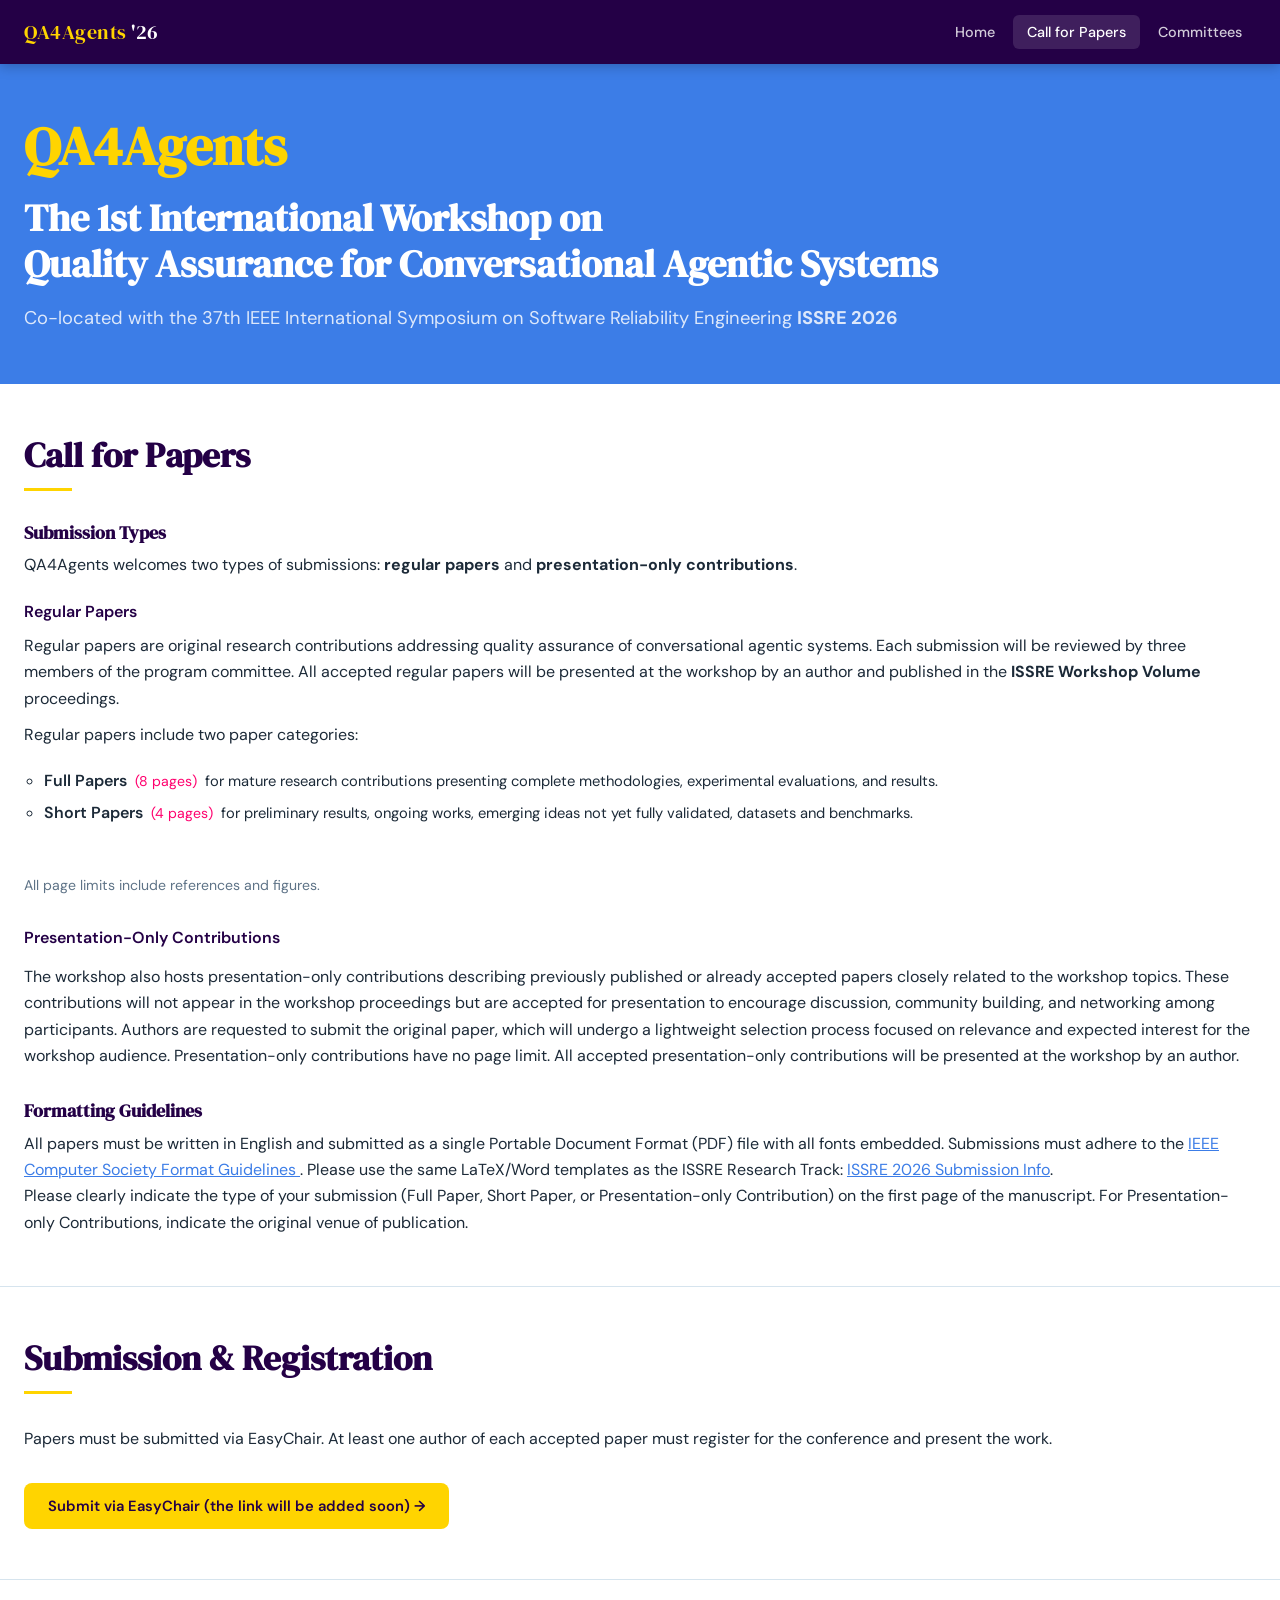
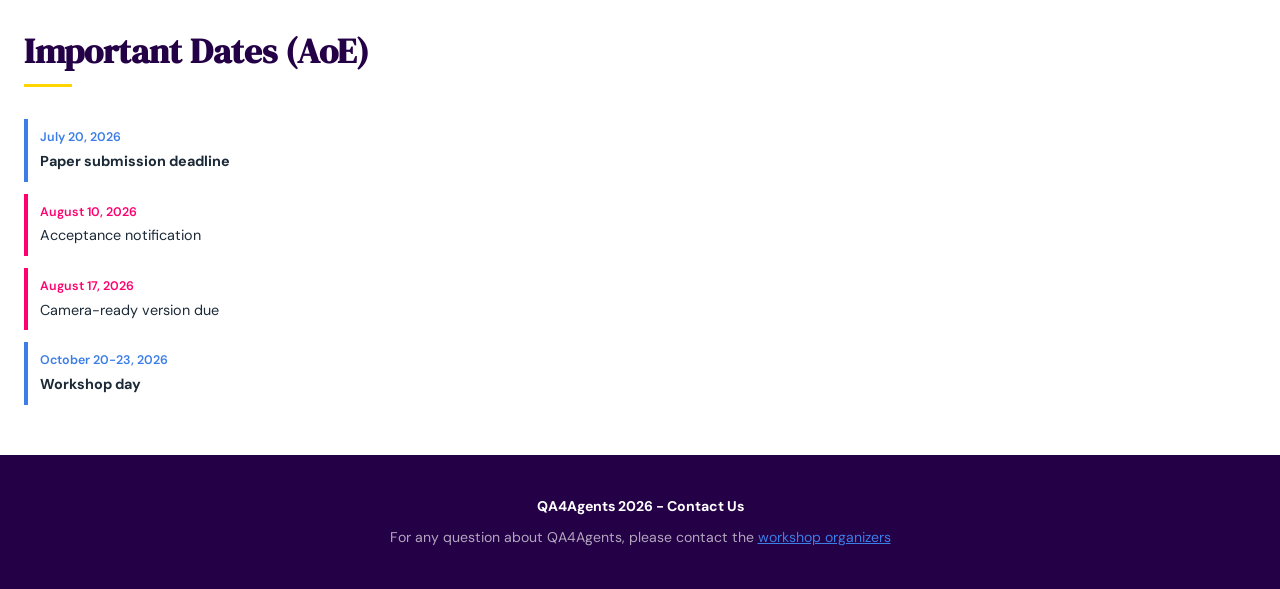
==== cfp.html @ 234535d2 "Add topics, update cfp" ====
<!DOCTYPE html>
<html lang="en">
<head>
  <meta charset="UTF-8" />
  <meta name="viewport" content="width=device-width, initial-scale=1.0" />
  <title>Call for Papers — QA4Agents 2026</title>
  <link rel="stylesheet" href="style.css" />
</head>
<body>

<nav class="nav">
  <div class="container nav__inner">
    <span class="nav__logo"><span>QA4Agents</span> '26</span>
    <button class="nav__toggle" aria-label="Menu" onclick="document.querySelector('.nav__links').classList.toggle('open')">
      <span></span><span></span><span></span>
    </button>
    <ul class="nav__links">
      <li><a href="index.html">Home</a></li>
      <li><a href="cfp.html" class="active">Call for Papers</a></li>
      <li><a href="committees.html">Committees</a></li>
    </ul>
  </div>
</nav>

<header class="hero">
  <div class="container">
    <!-- <div class="hero__tag">QA4Agents 2026</div>-->
    <h1>QA4Agents</h1>
    <h2>The 1st International Workshop on <br>Quality Assurance for Conversational Agentic Systems</br></h2>
    <p class="hero__sub">
      Co-located with the 37th IEEE International Symposium on Software Reliability Engineering <strong>ISSRE 2026</strong>
    </p>
  </div>
</header>

<!-- ── Call for Papers ────────────────────────────────────────────── -->

<section class="section">
  <div class="container">
    <h2 class="section__title">Call for Papers</h2>
    <div class="divider"></div>

<h3 style="font-size:1.1rem; margin-bottom:8px; margin-top:24px;">Submission Types</h3>
<p>
  QA4Agents welcomes two types of submissions: <strong>regular papers</strong> and <strong>presentation-only contributions</strong>.
</p>

<!-- Regular Papers -->
<p style="font-weight:600; color:var(--navy); margin: 20px 0 8px;"> Regular Papers</p>
<p>Regular papers are original research contributions addressing quality assurance of conversational agentic systems. Each submission will be reviewed by three members
of the program committee. All accepted regular papers will be presented at the workshop by an author and published in the
<strong>ISSRE Workshop Volume</strong> proceedings.  </p>

<p style="margin-top: 10px;"> Regular papers include two paper categories:</p>

<ul style="margin-bottom:28px; display:flex; flex-direction:column; gap:5px; list-style:circle; padding:20px;">
  <li>
    <span style="font-weight:600;">Full Papers</span>
    <span style="color:var(--teal); font-size:.88rem; margin-left:4px;">(8 pages)</span>
    <span style="font-size:.92rem; margin-left:4px;"> for mature research contributions presenting complete methodologies, experimental evaluations, and results.</span>
  </li>
  <li>
    <span style="font-weight:600;">Short Papers</span>
    <span style="color:var(--teal); font-size:.88rem; margin-left:4px;">(4 pages)</span>
    <span style="font-size:.92rem; margin-left:4px;"> for preliminary results, ongoing works, emerging ideas not yet fully validated, datasets and benchmarks.</span>
  </li>
</ul>


<!--
<p> Summary of accepted submissions:</p>
<div class="info-grid" style="margin-top:0;">
  <div class="info-card">
    <div class="info-card__label">Full Papers</div>
    <div class="info-card__value">8 pages</div>
    <div class="info-card__detail">Mature research contributions, methodologies, and evaluations</div>
  </div>
  <div class="info-card">
    <div class="info-card__label">Short Papers</div>
    <div class="info-card__value">4 pages</div>
    <div class="info-card__detail">Preliminary results and emerging ideas</div>
  </div>
  <div class="info-card">
    <div class="info-card__label">Datasets & Benchmarks</div>
    <div class="info-card__value">4 pages</div>
    <div class="info-card__detail">Datasets, benchmarks, and evaluation infrastructure for conversational agentic systems</div>
  </div>
</div>
<p style="font-size:.88rem; color:var(--muted); margin-top:12px;">
  Each submission will be reviewed by 3 PC members. Accepted papers will be presented at the workshop and published in the <strong>ISSRE Workshop Volume proceedings</strong>.
</p>-->

<p style="font-size:.88rem; color:var(--muted); margin-top:4px;">
  All page limits include references and figures.
</p>

<!-- Presentation-only -->
<p style="font-weight:600; color:var(--navy); margin: 28px 0 12px;">Presentation-Only Contributions</p>

<p> The workshop also hosts presentation-only contributions describing previously published or already accepted papers closely related to the workshop topics. 
  These contributions will not appear in the workshop proceedings but are accepted for presentation to encourage discussion, community building, and networking among participants. 
  Authors are requested to submit the original paper,  which will undergo a lightweight selection process focused on relevance and expected interest for the workshop audience. 
  Presentation-only contributions have no page limit. All accepted presentation-only contributions will be presented at the workshop by an author. </p>
      

<h3 style="font-size:1.1rem; margin-bottom:8px; margin-top:32px;">Formatting Guidelines</h3>
<p>
  All papers must be written in English and submitted as a single Portable Document Format (PDF) file with all fonts embedded. 
  Submissions must adhere to the <a href="https://www.ieee.org/conferences/publishing/templates"> IEEE Computer Society Format Guidelines </a>. 
  Please use the same LaTeX/Word templates as the ISSRE Research Track: 
  <a href="https://cyprusconferences.org/issre2026/cfp-research/">ISSRE 2026 Submission Info</a>.  <br>
  Please clearly indicate the type of your submission (Full Paper, Short Paper, or Presentation-only Contribution) on the first page of the manuscript. 
  For Presentation-only Contributions, indicate the original venue of publication.
</p>

</section>

<section class="section">
  <div class="container">
    <h2 class="section__title">Submission & Registration</h2>
    <div class="divider"></div>
    <p style="margin-bottom:30px;">
  Papers must be submitted via EasyChair. At least one author of each accepted paper 
  must register for the conference and present the work.
</p>
<a href="#" class="btn btn--primary">Submit via EasyChair (the link will be added soon) →</a>
    </div>
  </div>
  </div>
</section>




<!-- ── Important Dates ───────────────────────────────────── -->
<section class="section">
  <div class="container">
    <h2 class="section__title">Important Dates (AoE)</h2>
    <div class="divider"></div>
    <ul class="dates-list">
      <li class="date-item date-item--highlight">
        <span class="date-item__date">July 20, 2026</span>
        <span class="date-item__label"><strong>Paper submission deadline</strong></span>
      </li>
      <li class="date-item">
        <span class="date-item__date">August 10, 2026</span>
        <span class="date-item__label">Acceptance notification</span>
      </li>
      <li class="date-item">
        <span class="date-item__date">August 17, 2026</span>
        <span class="date-item__label">Camera-ready version due</span>
      </li>
      <li class="date-item date-item--highlight">
              <span class="date-item__date">October 20-23, 2026</span>
              <span class="date-item__label"><strong>Workshop day</strong></span>
            </li>
    </ul>
  </div>
</section>



<footer class="footer">
  <div class="container">
    <p><strong>QA4Agents 2026 - Contact Us</strong></p>
    <p style="margin-top:8px;">For any question about QA4Agents, please contact the <a href="mailto:elena.masserini@unimib.it?cc=diego.clerissi@unimib.it,daniela.micucci@unimib.it,jrcampos@dei.uc.pt,marco.vieira@charlotte.edu">workshop organizers</a></p>
  </div>
</footer>

</body>
</html>
---- style.css ----
/* ============================================================
   WORKSHOP SITE — Shared Styles
   ============================================================ */

@import url('https://fonts.googleapis.com/css2?family=DM+Serif+Display:ital@0;1&family=DM+Sans:wght@300;400;500;600&display=swap');

:root {
  --navy:    #240046;
  --ocean:   #3c7de7;
  --teal:    #ff006e;
  --accent:  #ffd400;
  --light:   #f4f7fa;
  --white:   #ffffff;
  --text:    #1c2a38;
  --muted:   #5e7387;
  --border:  #d6e4ee;

  --header-h: 64px;
  --max-w: 2000px;
}

*, *::before, *::after { box-sizing: border-box; margin: 0; padding: 0; }

html { scroll-behavior: smooth; }

body {
  font-family: 'DM Sans', sans-serif;
  font-size: 16px;
  color: var(--text);
  background: var(--white);
  line-height: 1.65;
}

/* ── Typography ─────────────────────────────────────────── */
h1, h2, h3, h4 {
  font-family: 'DM Serif Display', serif;
  line-height: 1.2;
  color: var(--navy);
}

a { color: var(--ocean); text-decoration: underline; }
a:hover { text-decoration: none; }

/* ── Layout helpers ─────────────────────────────────────── */
.container {
  max-width: var(--max-w);
  margin: 0 auto;
  padding: 0 24px;
}

.section {
  padding: 50px 0;
}

.section--alt {
  background: var(--light);
}

.section__title {
  font-size: clamp(1.6rem, 3vw, 2.2rem);
  margin-bottom: 8px;
}

.section__subtitle {
  color: var(--muted);
  font-size: 1.05rem;
  margin-bottom: 40px;
}

.section + .section {
  border-top: 1px solid var(--border);
}

.divider {
  width: 48px;
  height: 3px;
  background: var(--accent);
  margin: 12px 0 32px;
}

/* ── Top navigation ─────────────────────────────────────── */
.nav {
  position: sticky;
  top: 0;
  z-index: 100;
  background: var(--navy);
  height: var(--header-h);
  display: flex;
  align-items: center;
  box-shadow: 0 2px 12px rgba(0,0,0,.25);
}

.nav__inner {
  display: flex;
  align-items: center;
  justify-content: space-between;
  width: 100%;
}

.nav__logo {
  font-family: 'DM Serif Display', serif;
  font-size: 1.25rem;
  color: var(--white);
  letter-spacing: .5px;
}

.nav__logo span { color: var(--accent); }

.nav__links {
  display: flex;
  gap: 4px;
  list-style: none;
}

.nav__links a {
  color: rgba(255,255,255,.8);
  font-size: .9rem;
  font-weight: 500;
  padding: 8px 14px;
  border-radius: 6px;
  transition: background .2s, color .2s;
  text-decoration: none;
}

.nav__links a:hover,
.nav__links a.active {
  background: rgba(255,255,255,.12);
  color: var(--white);
  text-decoration: none;
}

/* Mobile nav toggle */
.nav__toggle {
  display: none;
  background: none;
  border: none;
  cursor: pointer;
  flex-direction: column;
  gap: 5px;
  padding: 4px;
}
.nav__toggle span {
  display: block;
  width: 24px;
  height: 2px;
  background: var(--white);
  transition: .2s;
}

/* ── Hero banner ────────────────────────────────────────── */
.hero {
  background: var(--ocean);
  color: var(--white);
  padding: 50px 0 30px;
  position: relative;
  overflow: hidden;
}

.hero__bot {
  position: absolute;
  right: 6%;
  top: 50%;
  transform: translateY(-50%);
  width: 200px;
  opacity: 0.18;
  pointer-events: none;
  fill: var(--white)
}

.hero .container {
  position: relative;
}


.hero__tag {
  display: inline-block;
  background: var(--accent);
  color: var(--navy);
  font-size: .78rem;
  font-weight: 600;
  letter-spacing: 1.5px;
  text-transform: uppercase;
  padding: 4px 12px;
  border-radius: 20px;
  margin-bottom: 20px;
}

.hero h1 {
  color: var(--accent);
  font-size: clamp(2rem, 5vw, 3.4rem);
  margin-bottom: 16px;
  max-width: 1400px;
}

.hero h2 {
  color: var(--white);
  font-size: clamp(2rem, 5vw, 2.4rem);
  margin-bottom: 16px;
  max-width: 1400px;
}

.hero__sub {
  font-size: 1.15rem;
  color: rgba(255,255,255,.82);
  max-width: 1400px;
  margin-bottom: 20px;
}

.hero__meta {
  display: flex;
  flex-wrap: wrap;
  gap: 20px;
}

.hero__meta-item {
  display: flex;
  align-items: center;
  gap: 8px;
  font-size: .95rem;
  color: rgba(255,255,255,.9);
}

.hero__meta-item svg {
  flex-shrink: 0;
  opacity: .75;
}

/* ── Buttons ────────────────────────────────────────────── */
.btn {
  display: inline-flex;
  align-items: center;
  gap: 8px;
  padding: 11px 24px;
  border-radius: 8px;
  font-size: .92rem;
  font-weight: 600;
  cursor: pointer;
  transition: transform .15s, box-shadow .15s, opacity .15s;
  border: none;
  text-decoration: none;
}
.btn:hover { transform: translateY(-1px); opacity: .92; text-decoration: none; }

.btn--primary {
  background: var(--accent);
  color: var(--navy);
}
.btn--outline {
  background: transparent;
  border: 2px solid rgba(255,255,255,.5);
  color: var(--white);
}

/* ── Info cards (dates, venue…) ─────────────────────────── */
.info-grid {
  display: grid;
  grid-template-columns: repeat(auto-fit, minmax(220px, 1fr));
  gap: 20px;
  margin-top: 0;
}

.info-card {
  background: var(--white);
  border: 1px solid var(--border);
  border-radius: 10px;
  padding: 24px;
  transition: box-shadow .2s;
}
.info-card:hover { box-shadow: 0 4px 16px rgba(0,0,0,.08); }

.info-card__icon {
  font-size: 1.6rem;
  margin-bottom: 10px;
}
.info-card__label {
  font-size: .78rem;
  font-weight: 600;
  text-transform: uppercase;
  letter-spacing: 1px;
  color: var(--teal);
  margin-bottom: 4px;
}
.info-card__value {
  font-weight: 600;
  font-size: 1rem;
  color: var(--navy);
}
.info-card__detail {
  font-size: .88rem;
  color: var(--muted);
  margin-top: 2px;
}

@media (max-width: 700px) {
  .section .container > div[style*="320px"] {
    grid-template-columns: 1fr !important;
  }
}

/* ── Important dates ────────────────────────────────────── */
.dates-list {
  list-style: none;
  display: flex;
  flex-direction: column;
  gap: 12px;
}

.date-item {
  display: flex;
  flex-direction: column;
  padding: 8px 12px;
  border-left: 4px solid var(--teal);
}


.date-item--passed {
  opacity: .45;
}

.date-item--highlight {
  border-left-color: var(--ocean);
}

.date-item__date {
  font-size: .78rem;
  font-weight: 600;
  color: var(--teal);
  margin-bottom: 2px;
}

.date-item--highlight .date-item__date {
  color: var(--ocean);
}

.date-item__label {
  font-size: .9rem;
  color: var(--text);
}

/* ── Program table ──────────────────────────────────────── */
.program-day {
  margin-bottom: 48px;
}
.program-day__header {
  background: var(--ocean);
  color: var(--white);
  padding: 14px 20px;
  border-radius: 8px 8px 0 0;
  font-family: 'DM Serif Display', serif;
  font-size: 1.15rem;
}
.program-slot {
  display: grid;
  grid-template-columns: 110px 1fr;
  gap: 0;
  border-left: 1px solid var(--border);
  border-right: 1px solid var(--border);
  border-bottom: 1px solid var(--border);
}
.program-slot:last-child { border-radius: 0 0 8px 8px; }
.program-slot--break {
  background: var(--light);
  color: var(--muted);
  font-style: italic;
}
.program-slot__time {
  padding: 14px 16px;
  font-size: .85rem;
  font-weight: 600;
  color: var(--teal);
  border-right: 1px solid var(--border);
  white-space: nowrap;
}
.program-slot__body {
  padding: 14px 20px;
}
.program-slot__title { font-weight: 600; font-size: .95rem; }
.program-slot__speaker {
  font-size: .85rem;
  color: var(--muted);
  margin-top: 2px;
}

/* ── Speaker cards ──────────────────────────────────────── */
.speakers-grid {
  display: flex;
  flex-direction: column;
  gap: 16px;
}

.speaker-card {
  background: var(--white);
  border: 1px solid var(--border);
  border-radius: 12px;
  padding: 20px 24px;
  display: flex;
  align-items: center;
  gap: 20px;
  transition: box-shadow .2s, transform .2s;
}
a.speaker-card,
a.speaker-card:hover {
  text-decoration: none;
  color: inherit;
}

.speaker-card:hover {
  box-shadow: 0 8px 24px rgba(0,0,0,.1);
  transform: translateY(-2px);
}

.speaker-card__avatar {
  width: 72px;
  height: 72px;
  border-radius: 50%;
  background: linear-gradient(135deg, var(--teal), var(--ocean));
  display: flex;
  align-items: center;
  justify-content: center;
  font-size: 1.4rem;
  flex-shrink: 0;
  color: var(--white);
  font-family: 'DM Serif Display', serif;
}

.speaker-card__info {
  display: flex;
  flex-direction: column;
  gap: 2px;
}

.speaker-card__name {
  font-family: 'DM Serif Display', serif;
  font-size: 1.1rem;
  color: var(--navy);
}

.speaker-card__affil {
  font-size: .9rem;
  color: var(--muted);
}

.speaker-card__country {
  font-size: .85rem;
  color: var(--muted);
}

@media (max-width: 700px) {
  .speaker-card { padding: 16px; gap: 14px; }
  .speaker-card__avatar { width: 56px; height: 56px; font-size: 1.1rem; }
}

/* ── Organizers ─────────────────────────────────────────── */
.org-list {
  display: flex;
  flex-wrap: wrap;
  gap: 12px;
}
.org-pill {
  background: var(--white);
  border: 1px solid var(--border);
  border-radius: 50px;
  padding: 8px 18px;
  font-size: .9rem;
  display: flex;
  align-items: center;
  gap: 8px;
}
.org-pill__role {
  font-size: .75rem;
  color: var(--teal);
  font-weight: 600;
  text-transform: uppercase;
  letter-spacing: .5px;
}

/* ── Footer ─────────────────────────────────────────────── */
.footer {
  background: var(--navy);
  color: rgba(255,255,255,.65);
  padding: 40px 0;
  font-size: .88rem;
  text-align: center;
}
.footer strong { color: var(--white); }

/* ── Responsive ─────────────────────────────────────────── */
@media (max-width: 700px) {
  .nav__links { display: none; flex-direction: column; position: absolute; top: var(--header-h); left: 0; right: 0; background: var(--navy); padding: 12px 0; }
  .nav__links.open { display: flex; }
  .nav__toggle { display: flex; }
  .section { padding: 48px 0; }
  .program-slot { grid-template-columns: 80px 1fr; }

  .two-col-layout {
    grid-template-columns: 1fr !important;
  }
}
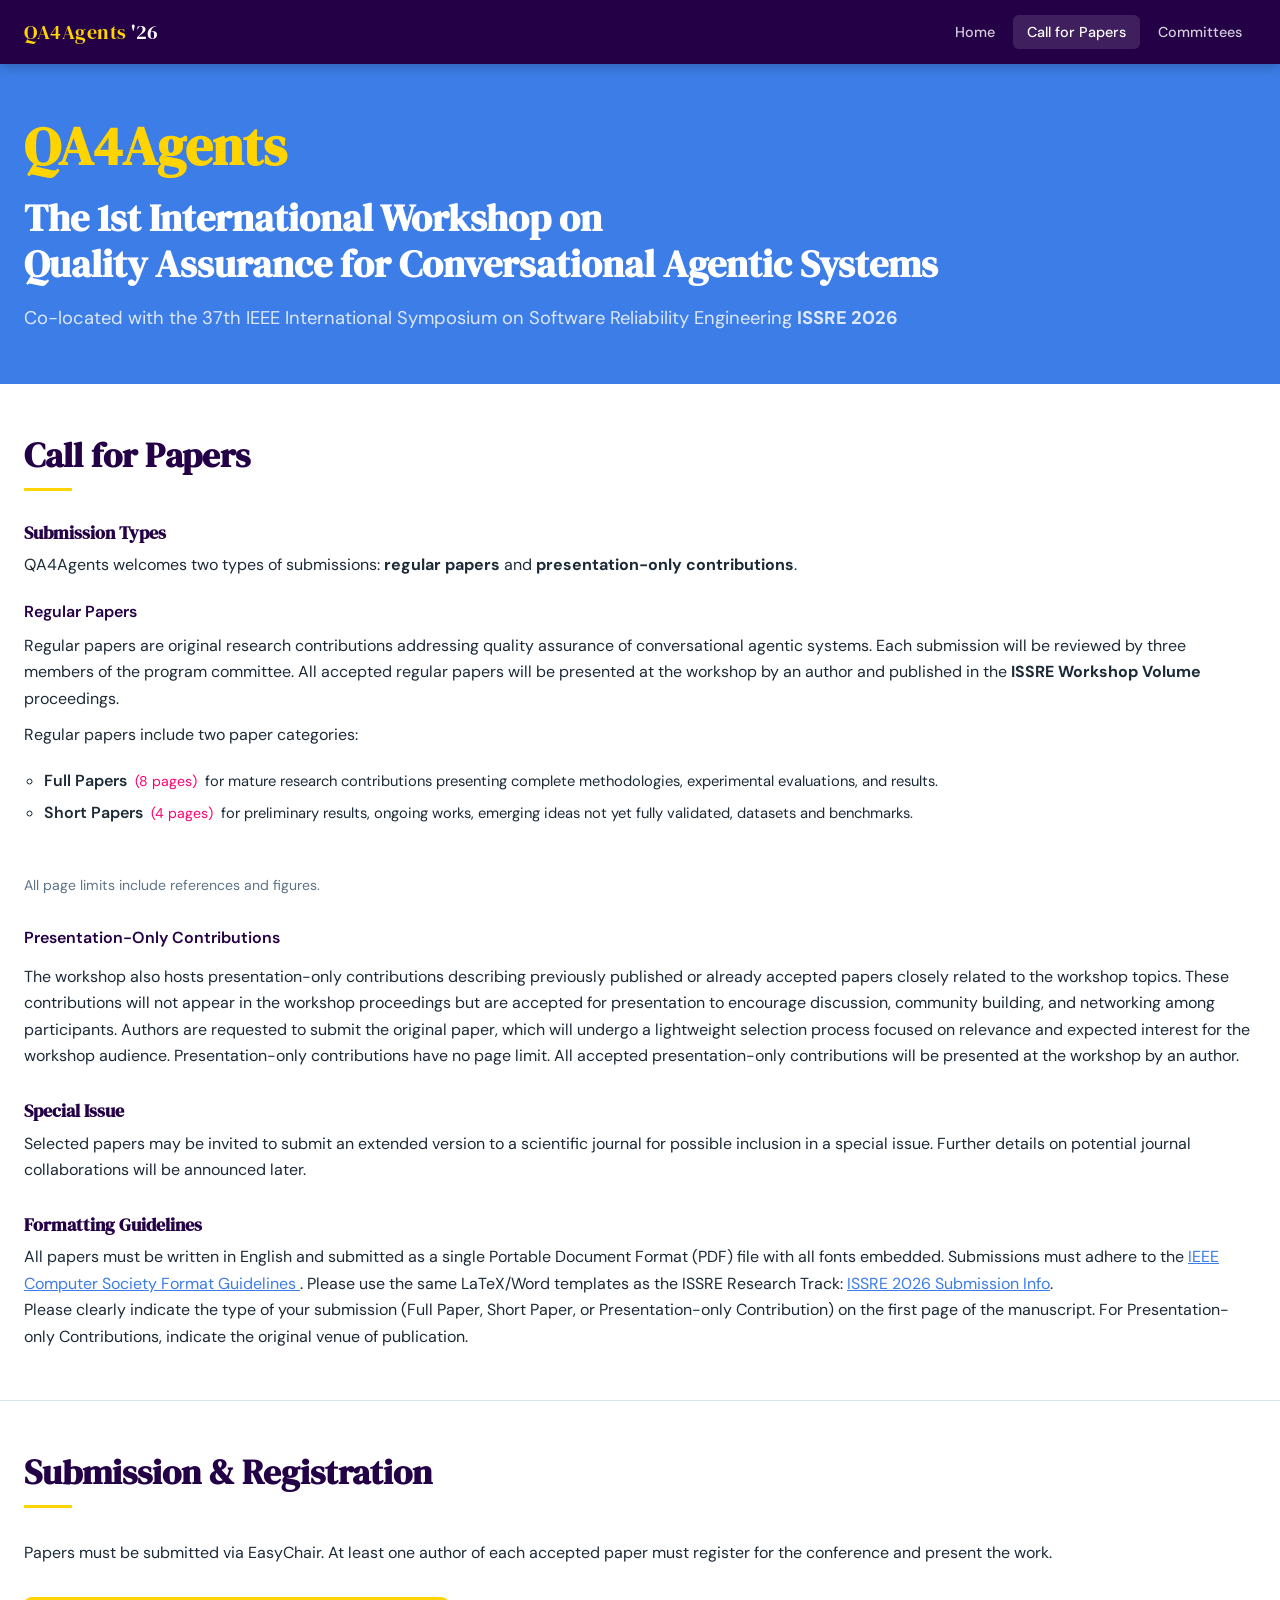
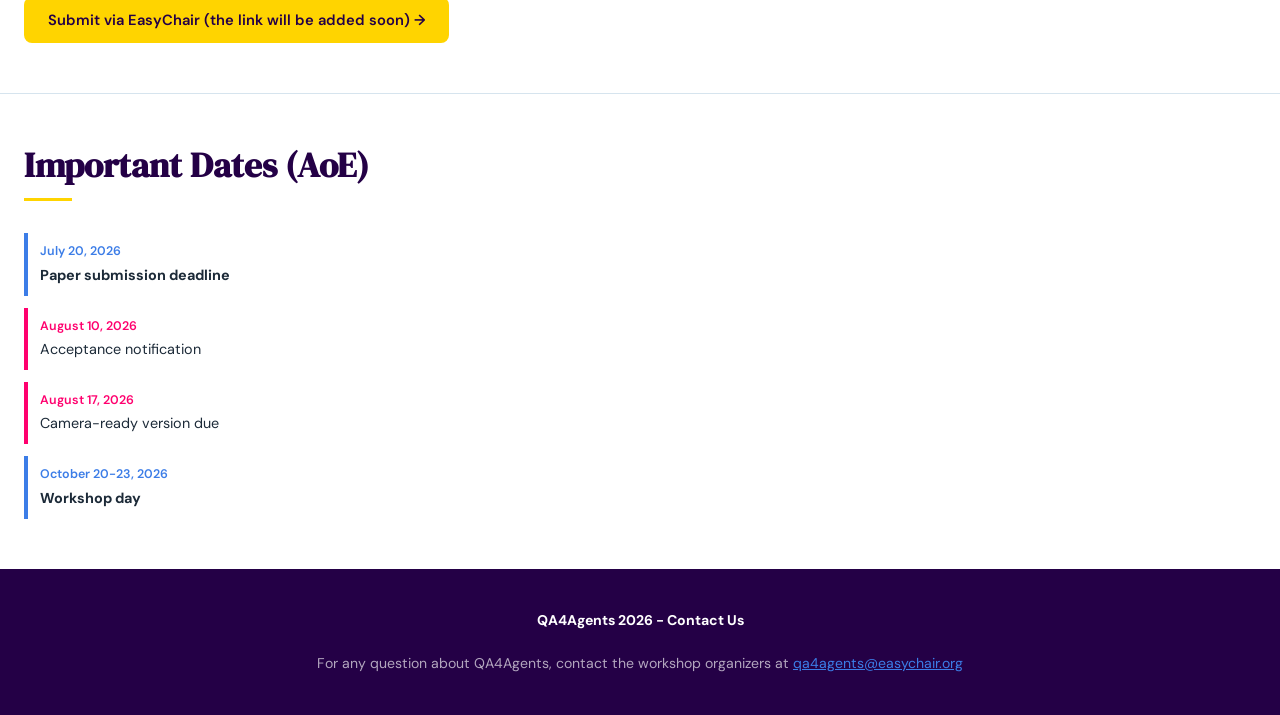
==== commit b32f6839: "Update email, add special issue" ====
--- a/cfp.html
+++ b/cfp.html
@@ -101,7 +101,10 @@
   These contributions will not appear in the workshop proceedings but are accepted for presentation to encourage discussion, community building, and networking among participants. 
   Authors are requested to submit the original paper,  which will undergo a lightweight selection process focused on relevance and expected interest for the workshop audience. 
   Presentation-only contributions have no page limit. All accepted presentation-only contributions will be presented at the workshop by an author. </p>
-      
+
+  <h3 style="font-size:1.1rem; margin-bottom:8px; margin-top:32px;">Special Issue</h3>
+<p>Selected papers may be invited to submit an extended version to a scientific journal for possible inclusion in a special issue. Further details on potential journal collaborations will be announced later.</p>
+
 
 <h3 style="font-size:1.1rem; margin-bottom:8px; margin-top:32px;">Formatting Guidelines</h3>
 <p>
@@ -112,6 +115,7 @@
   Please clearly indicate the type of your submission (Full Paper, Short Paper, or Presentation-only Contribution) on the first page of the manuscript. 
   For Presentation-only Contributions, indicate the original venue of publication.
 </p>
+
 
 </section>
 
@@ -128,6 +132,7 @@
   </div>
   </div>
 </section>
+
 
 
 
@@ -160,10 +165,11 @@
 
 
 
+<!-- ── Footer ────────────────────────────────────────────── -->
 <footer class="footer">
   <div class="container">
     <p><strong>QA4Agents 2026 - Contact Us</strong></p>
-    <p style="margin-top:8px;">For any question about QA4Agents, please contact the <a href="mailto:elena.masserini@unimib.it?cc=diego.clerissi@unimib.it,daniela.micucci@unimib.it,jrcampos@dei.uc.pt,marco.vieira@charlotte.edu">workshop organizers</a></p>
+    <p style="margin-top:20px;">For any question about QA4Agents, contact the workshop organizers at <a href="mailto:qa4agents@easychair.org">qa4agents@easychair.org</a></p>
   </div>
 </footer>
 
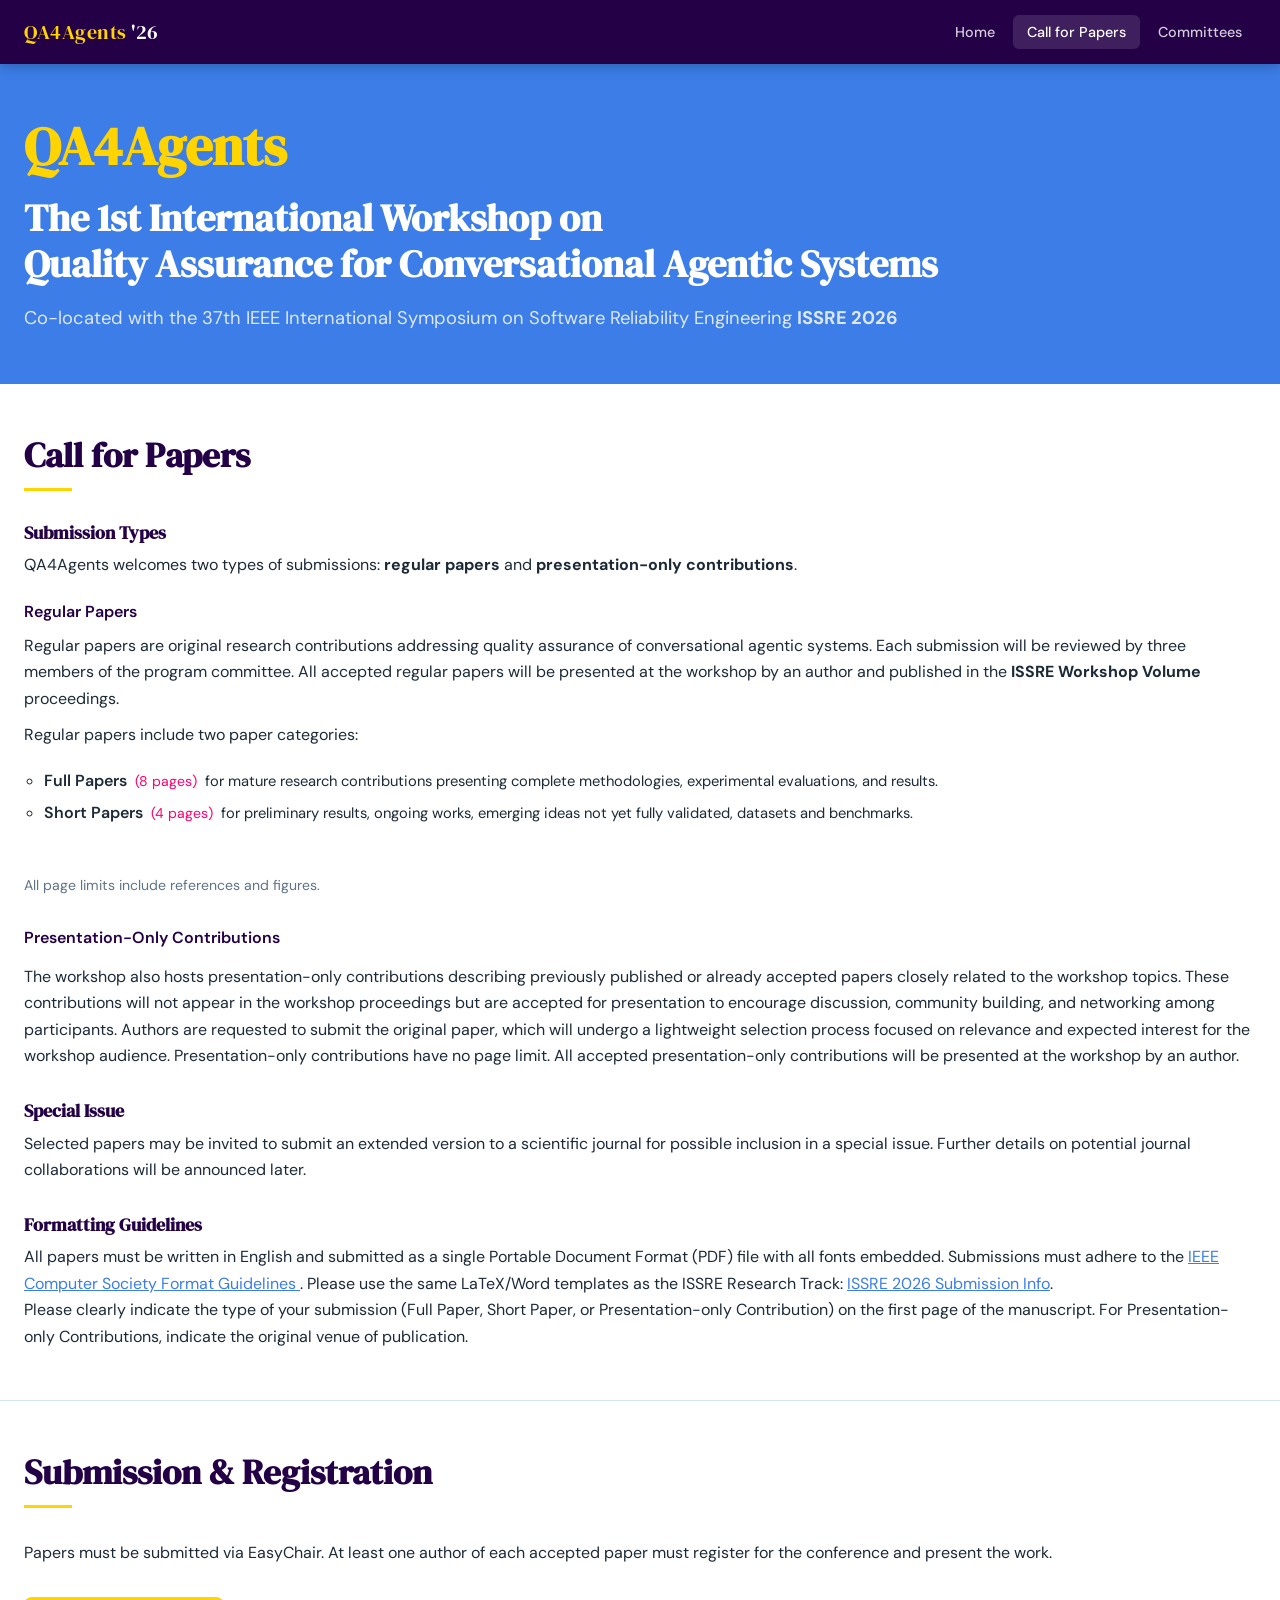
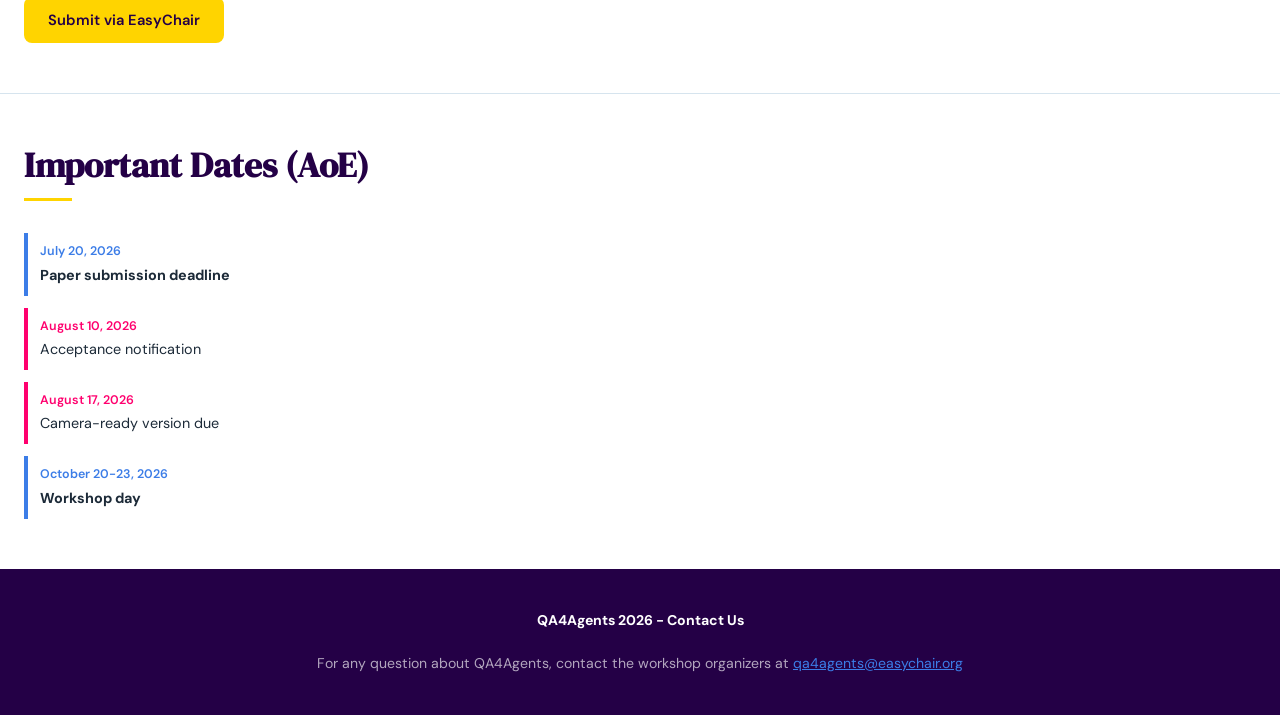
==== commit 286fbbc1: "Add easychair submission link" ====
--- a/cfp.html
+++ b/cfp.html
@@ -127,7 +127,7 @@
   Papers must be submitted via EasyChair. At least one author of each accepted paper 
   must register for the conference and present the work.
 </p>
-<a href="#" class="btn btn--primary">Submit via EasyChair (the link will be added soon) →</a>
+<a href="https://easychair.org/account/signin_timeout?l=3651724552929790161.1780061666.541c7a2d" class="btn btn--primary">Submit via EasyChair</a>
     </div>
   </div>
   </div>
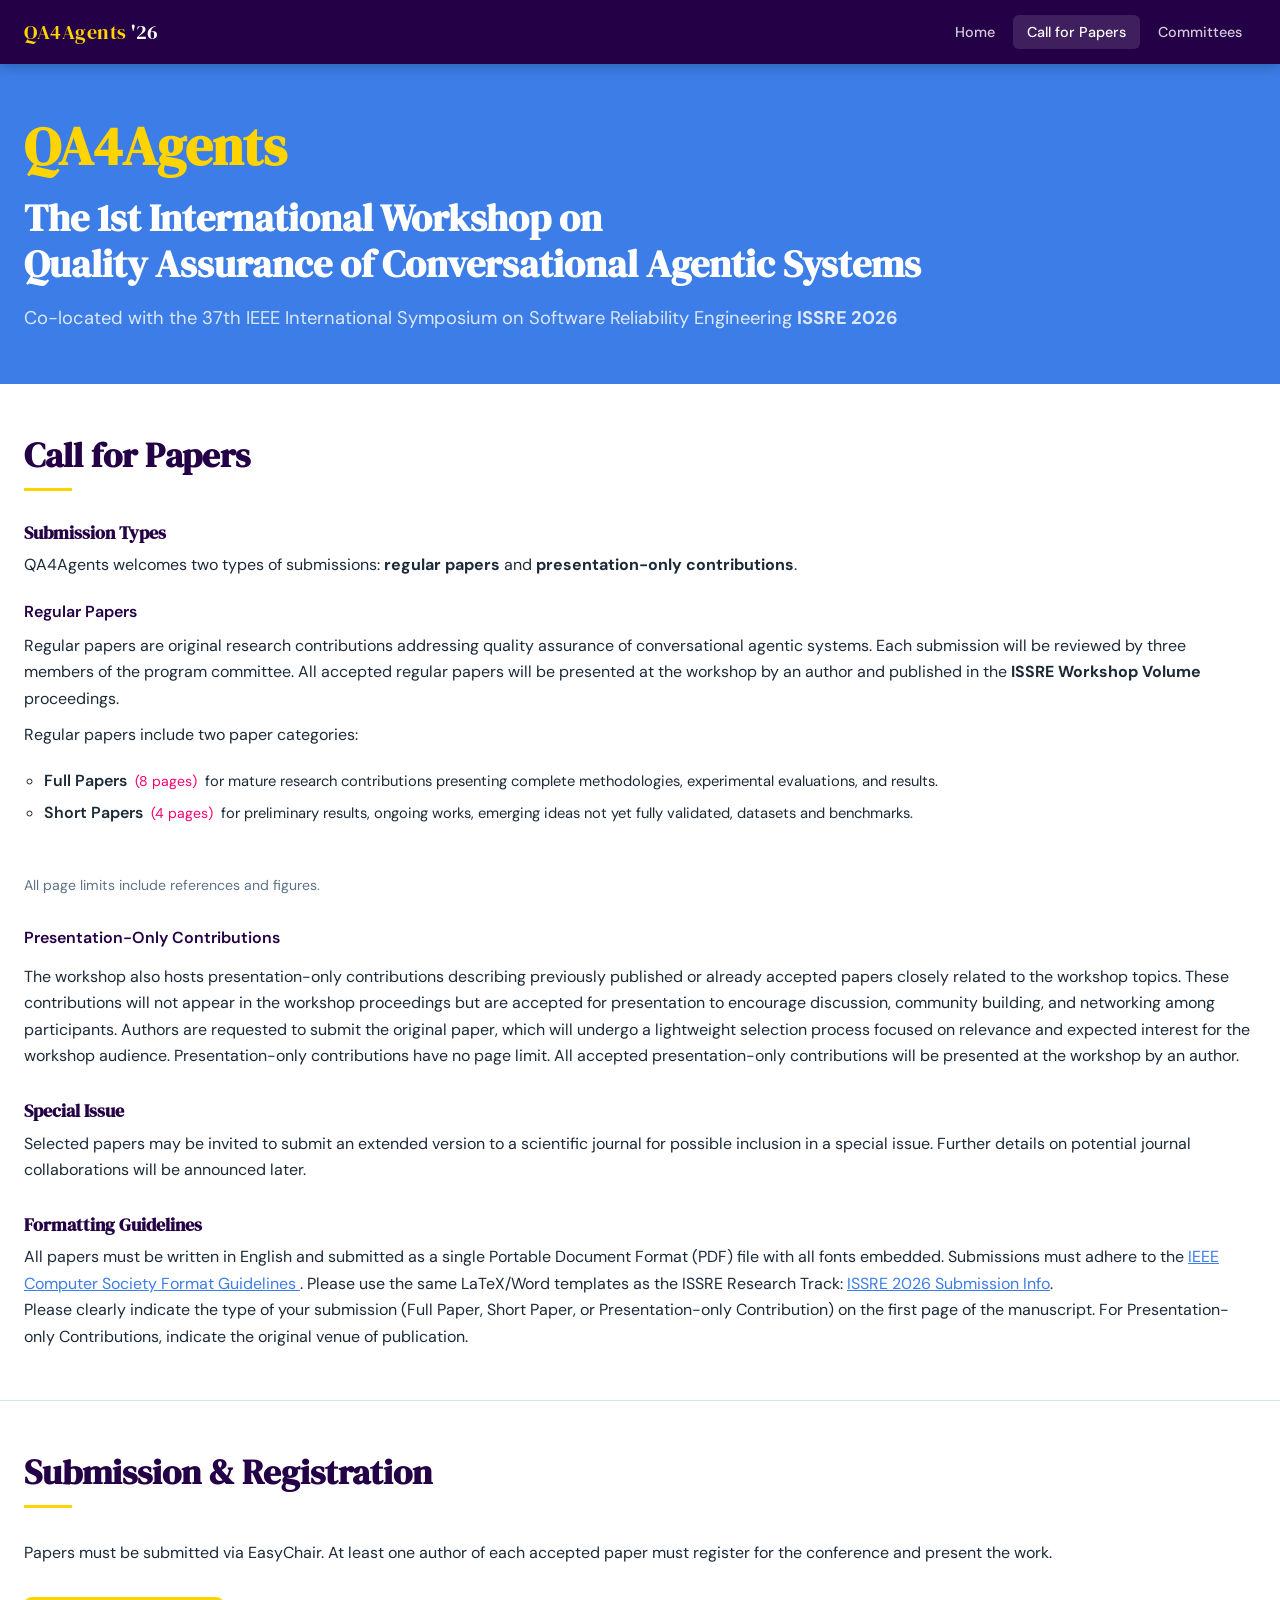
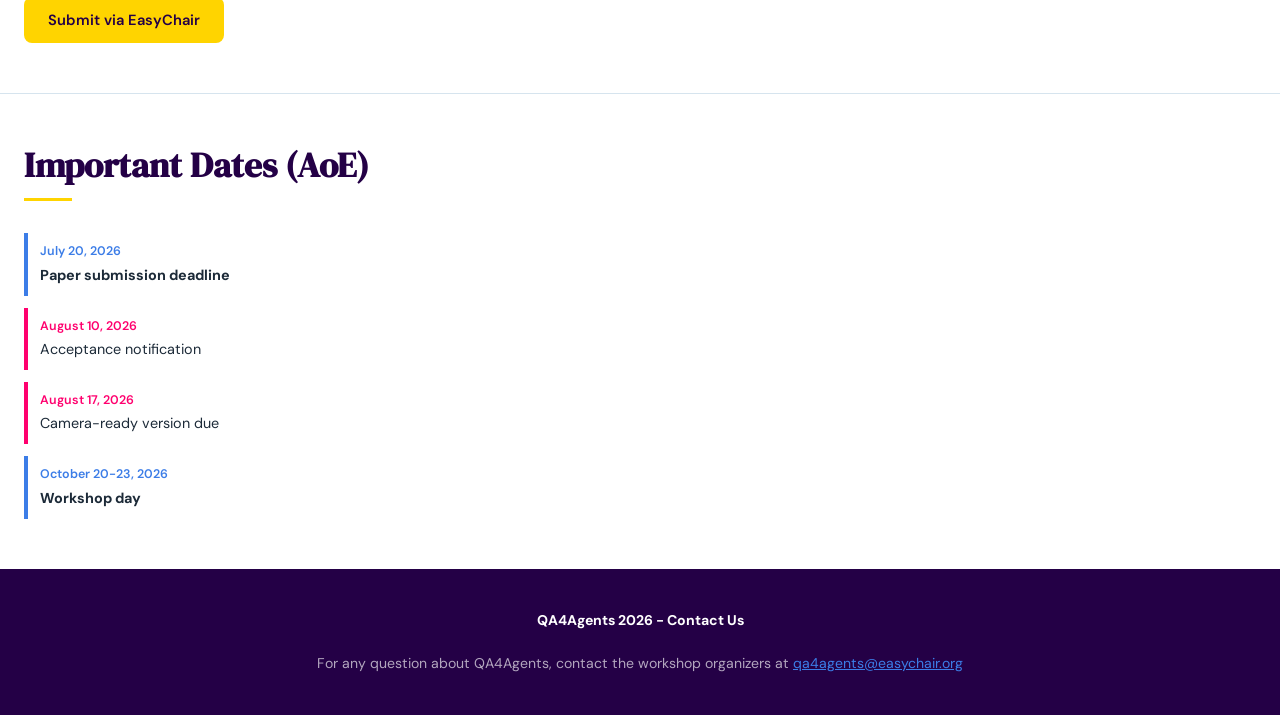
==== commit 40922581: "Fix typo in name" ====
--- a/cfp.html
+++ b/cfp.html
@@ -3,7 +3,7 @@
 <head>
   <meta charset="UTF-8" />
   <meta name="viewport" content="width=device-width, initial-scale=1.0" />
-  <title>Call for Papers — QA4Agents 2026</title>
+  <title>Call for Papers - QA4Agents 2026</title>
   <link rel="stylesheet" href="style.css" />
 </head>
 <body>
@@ -26,7 +26,7 @@
   <div class="container">
     <!-- <div class="hero__tag">QA4Agents 2026</div>-->
     <h1>QA4Agents</h1>
-    <h2>The 1st International Workshop on <br>Quality Assurance for Conversational Agentic Systems</br></h2>
+    <h2>The 1st International Workshop on <br>Quality Assurance of Conversational Agentic Systems</br></h2>
     <p class="hero__sub">
       Co-located with the 37th IEEE International Symposium on Software Reliability Engineering <strong>ISSRE 2026</strong>
     </p>
@@ -127,7 +127,7 @@
   Papers must be submitted via EasyChair. At least one author of each accepted paper 
   must register for the conference and present the work.
 </p>
-<a href="https://easychair.org/account/signin_timeout?l=3651724552929790161.1780061666.541c7a2d" class="btn btn--primary">Submit via EasyChair</a>
+<a href="https://easychair.org/my/conference?conf=issre2026" class="btn btn--primary">Submit via EasyChair</a>
     </div>
   </div>
   </div>
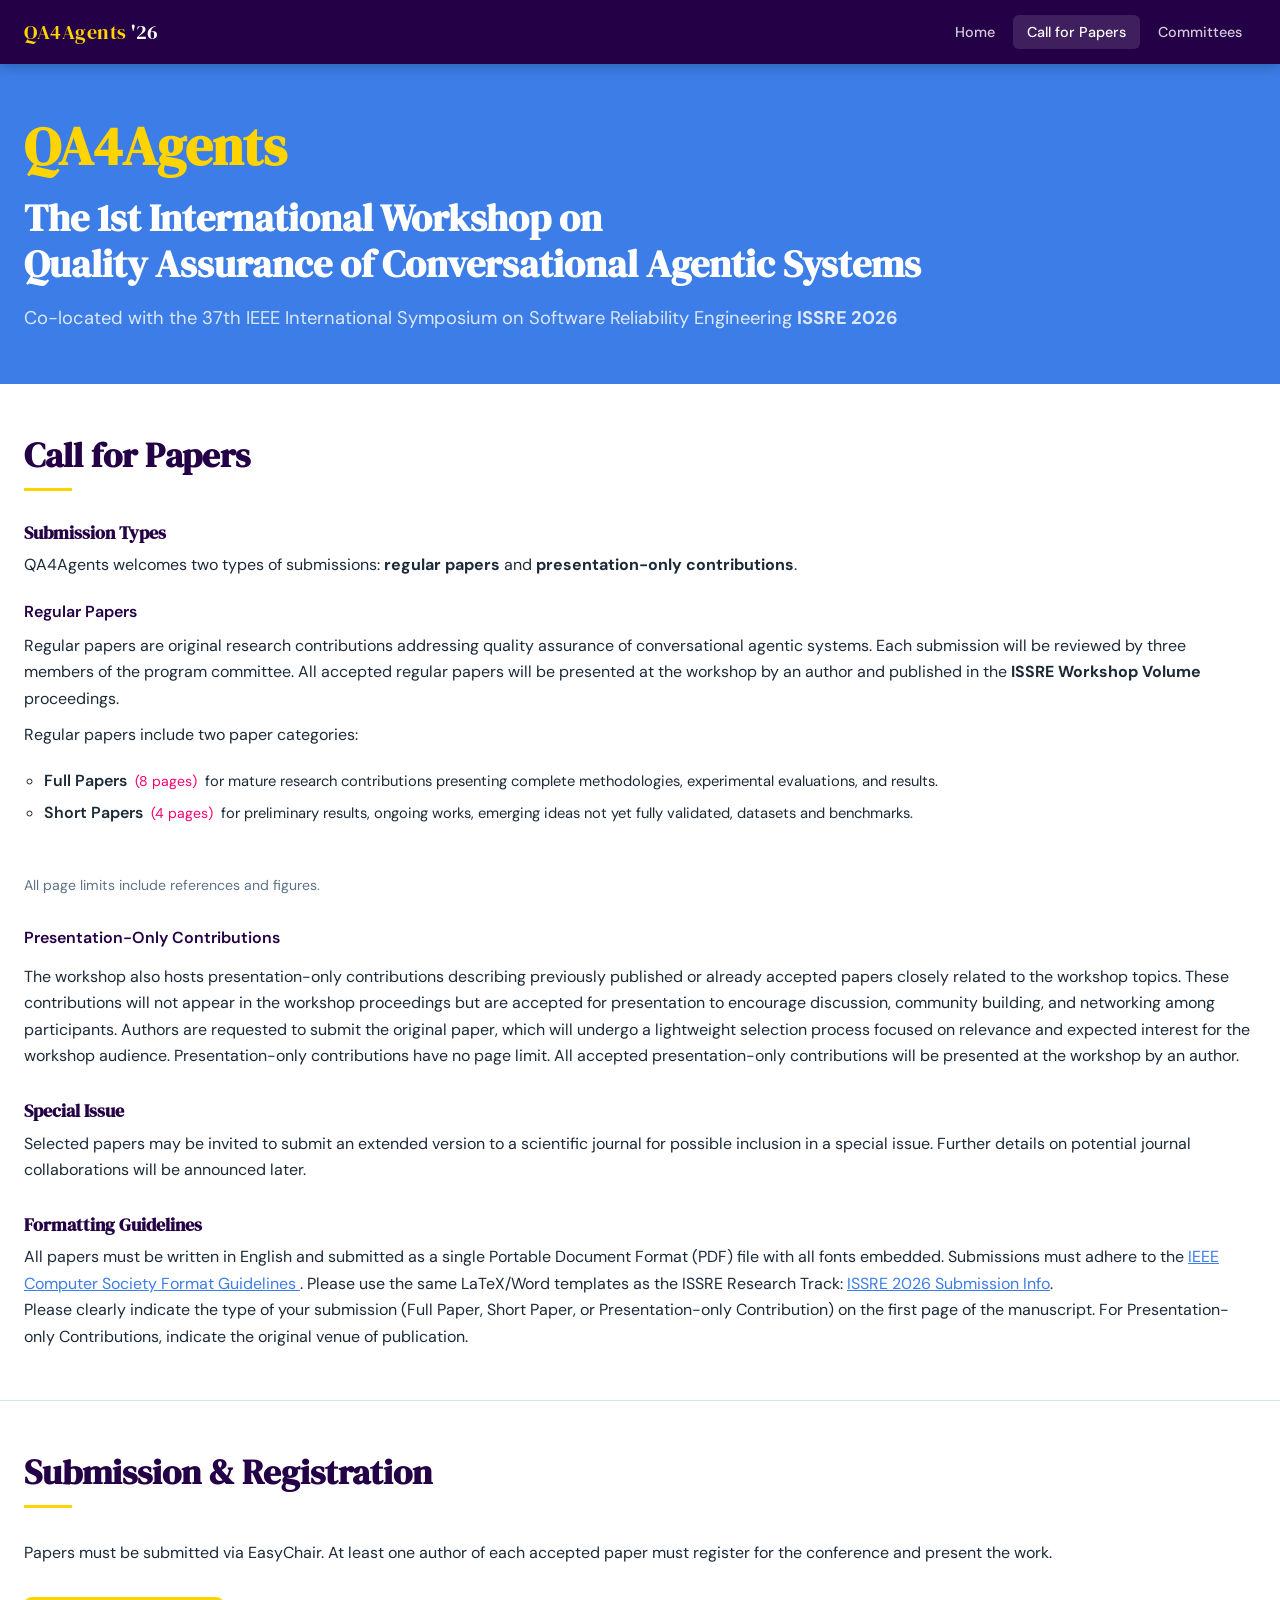
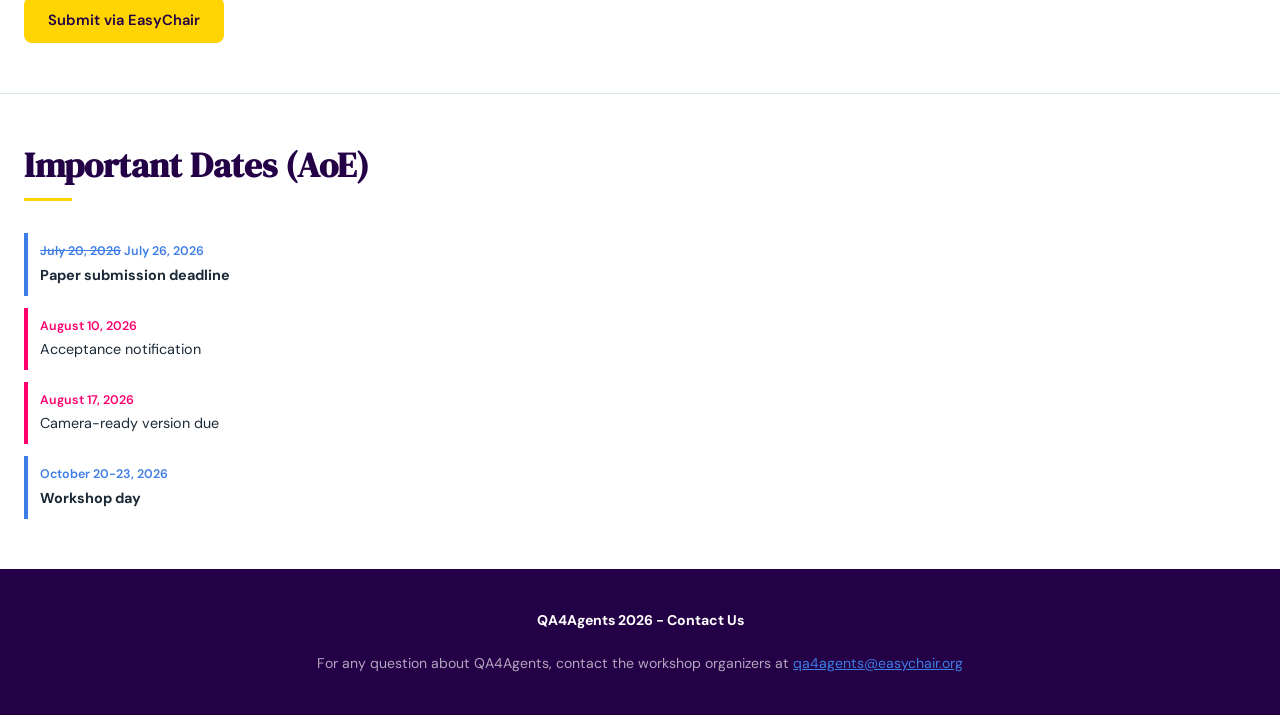
==== commit cd9ce704: "Extend submission deadline" ====
--- a/cfp.html
+++ b/cfp.html
@@ -144,7 +144,7 @@
     <div class="divider"></div>
     <ul class="dates-list">
       <li class="date-item date-item--highlight">
-        <span class="date-item__date">July 20, 2026</span>
+        <span class="date-item__date"><del>July 20, 2026</del>  July 26, 2026</span>
         <span class="date-item__label"><strong>Paper submission deadline</strong></span>
       </li>
       <li class="date-item">
--- a/style.css
+++ b/style.css
@@ -385,17 +385,17 @@
 .speakers-grid {
   display: flex;
   flex-direction: column;
-  gap: 16px;
+  gap: 12px;
 }
 
 .speaker-card {
   background: var(--white);
   border: 1px solid var(--border);
   border-radius: 12px;
-  padding: 20px 24px;
-  display: flex;
-  align-items: center;
-  gap: 20px;
+  padding: 14px 18px;
+  display: flex;
+  align-items: center;
+  gap: 10px;
   transition: box-shadow .2s, transform .2s;
 }
 a.speaker-card,
@@ -413,11 +413,11 @@
   width: 72px;
   height: 72px;
   border-radius: 50%;
-  background: linear-gradient(135deg, var(--teal), var(--ocean));
+  background:var(--ocean);
   display: flex;
   align-items: center;
   justify-content: center;
-  font-size: 1.4rem;
+  font-size: 1.8rem;
   flex-shrink: 0;
   color: var(--white);
   font-family: 'DM Serif Display', serif;
@@ -496,3 +496,37 @@
     grid-template-columns: 1fr !important;
   }
 }
+
+
+/* ── PC cards ───────────────────────────────────────────── */
+.pc-grid {
+  display: flex;
+  flex-direction: column;
+  gap: 8px;
+  max-width: 680px;
+}
+
+.pc-card {
+  background: var(--white);
+  border: 1px solid var(--border);
+  border-radius: 10px;
+  padding: 12px 16px;
+}
+
+.pc-card__name {
+  font-weight: 600;
+  font-size: .92rem;
+  color: var(--navy);
+}
+
+.pc-card__affil {
+  font-size: .82rem;
+  color: var(--muted);
+  margin-top: 2px;
+}
+
+.pc-card__country {
+  font-size: .80rem;
+  color: var(--teal);
+  margin-top: 1px;
+}
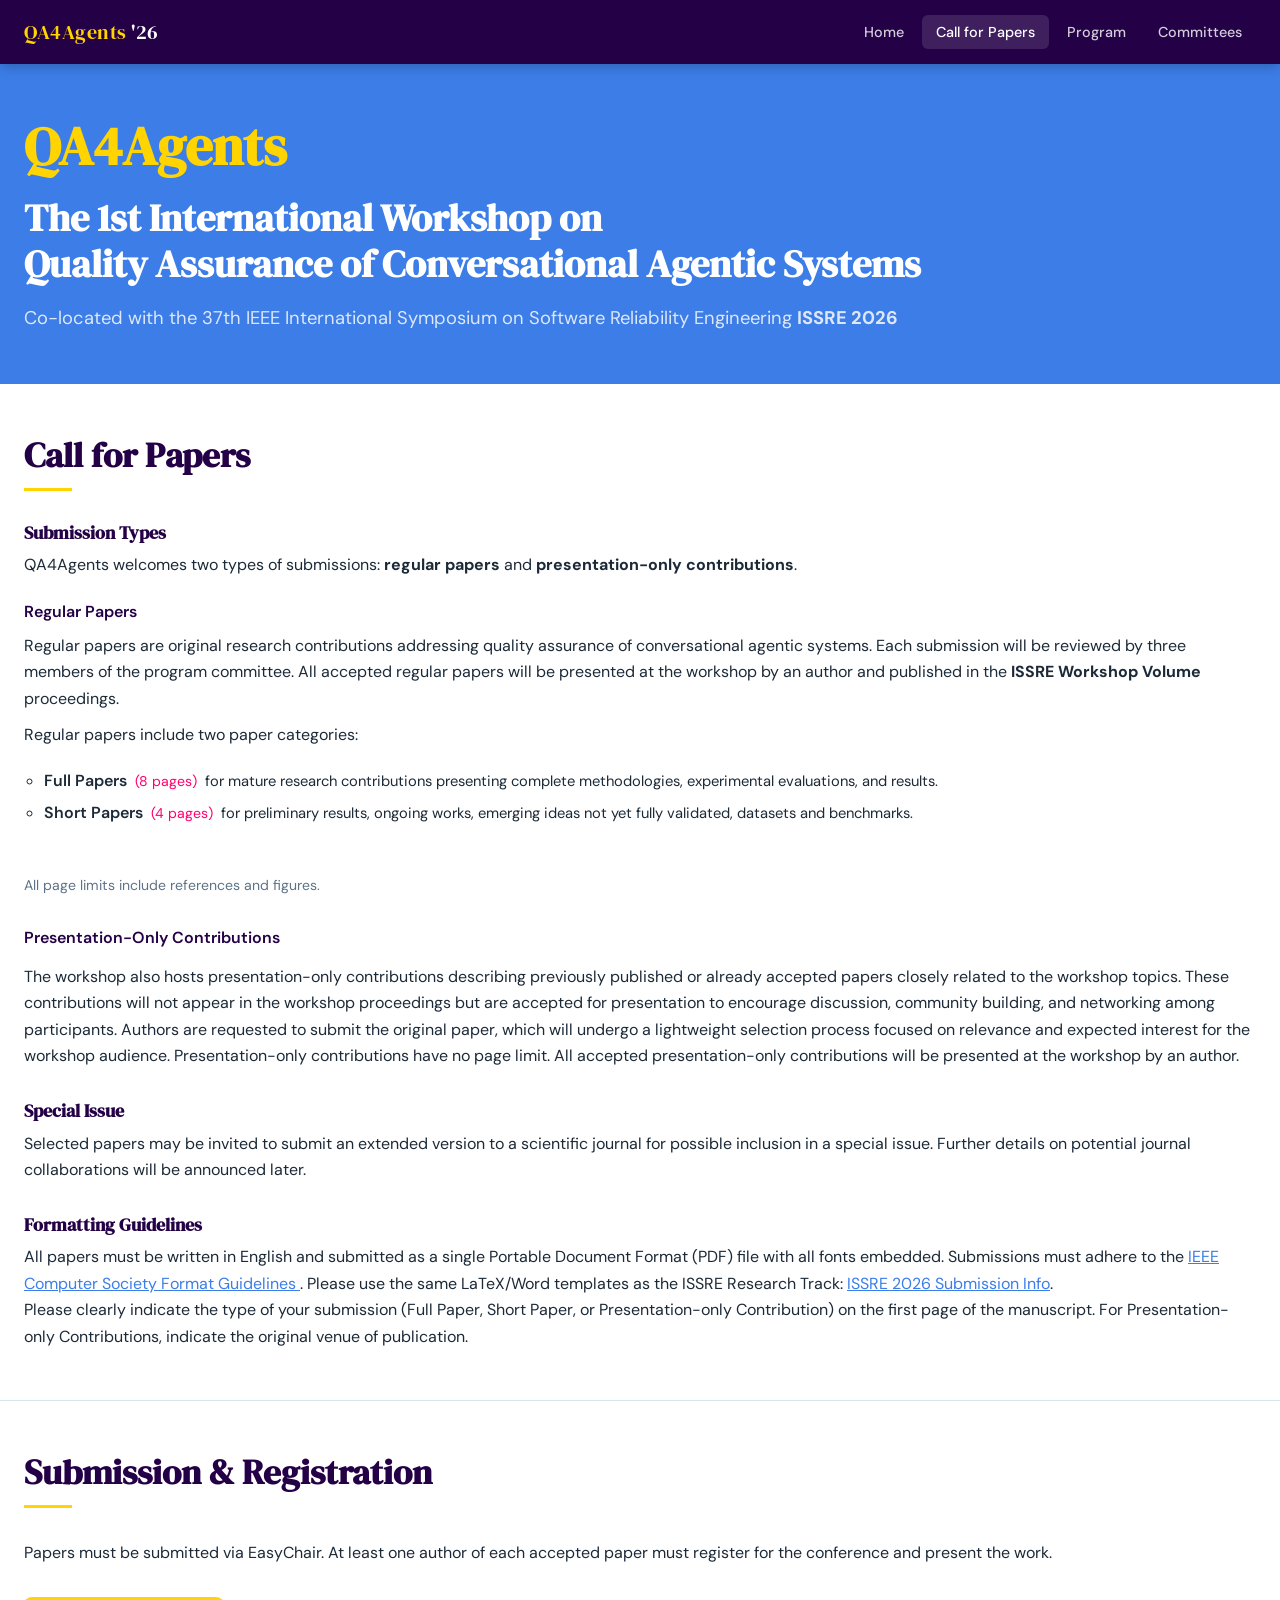
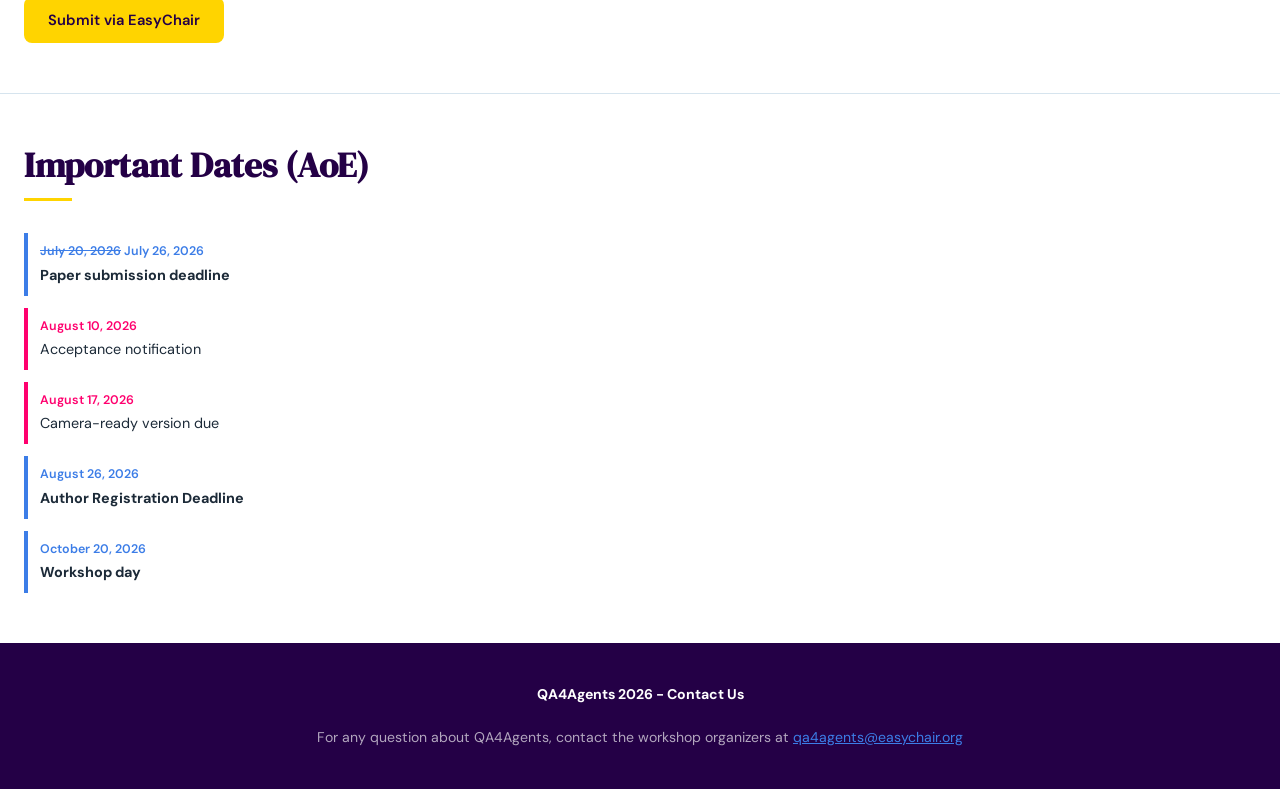
==== commit 71e973c2: "Add accepted papers, update workshop date" ====
--- a/cfp.html
+++ b/cfp.html
@@ -17,6 +17,7 @@
     <ul class="nav__links">
       <li><a href="index.html">Home</a></li>
       <li><a href="cfp.html" class="active">Call for Papers</a></li>
+      <li><a href="program.html">Program</a></li>
       <li><a href="committees.html">Committees</a></li>
     </ul>
   </div>
@@ -156,9 +157,13 @@
         <span class="date-item__label">Camera-ready version due</span>
       </li>
       <li class="date-item date-item--highlight">
-              <span class="date-item__date">October 20-23, 2026</span>
+              <span class="date-item__date">August 26, 2026</span>
+              <span class="date-item__label"><strong>Author Registration Deadline</strong></span>
+      </li>
+      <li class="date-item date-item--highlight">
+              <span class="date-item__date">October 20, 2026</span>
               <span class="date-item__label"><strong>Workshop day</strong></span>
-            </li>
+      </li>
     </ul>
   </div>
 </section>
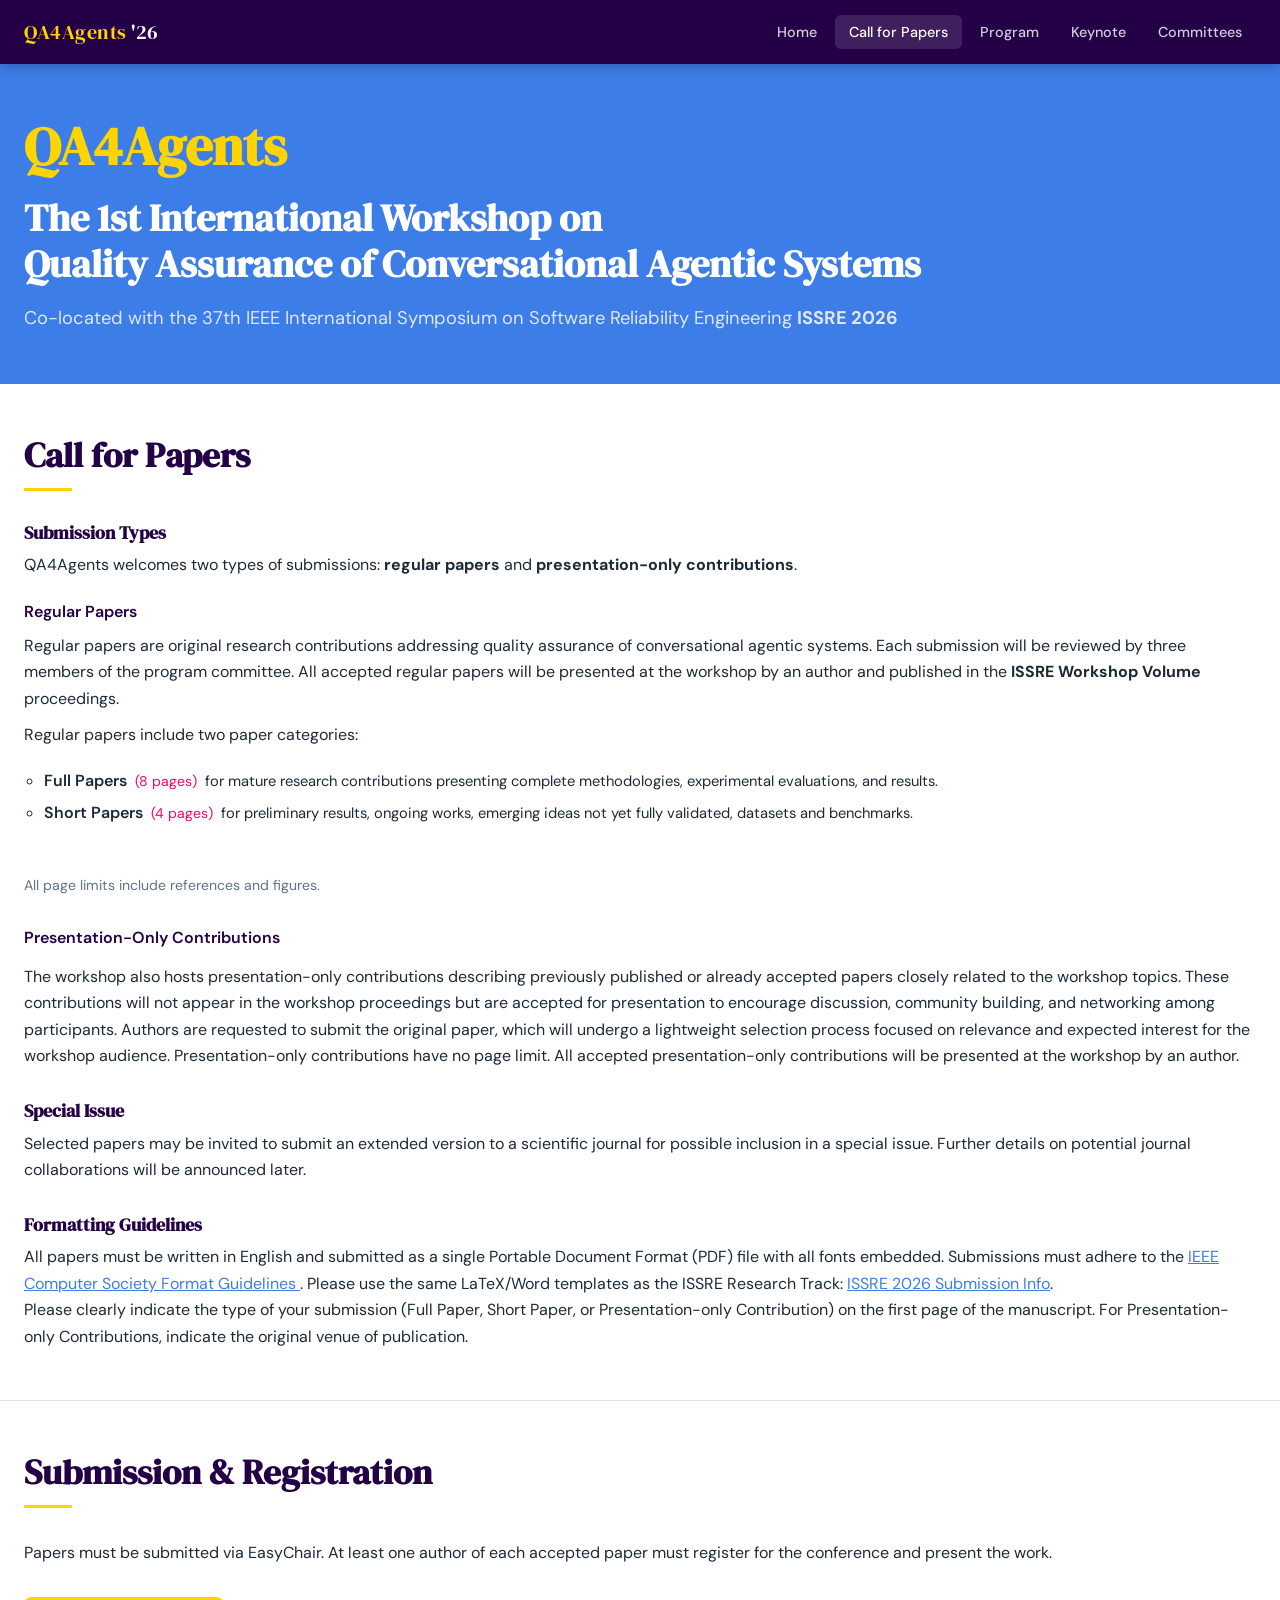
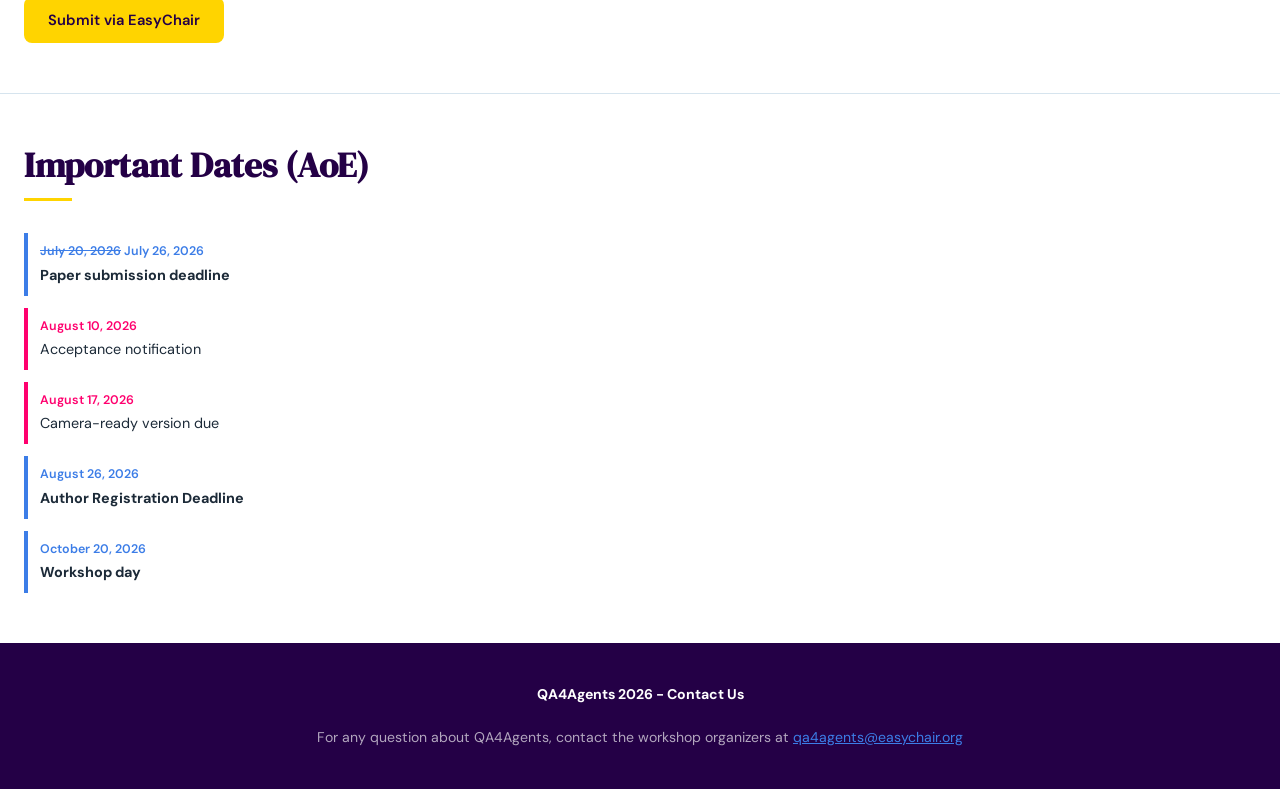
==== commit cca26193: "Add Keynote Speaker" ====
--- a/cfp.html
+++ b/cfp.html
@@ -18,6 +18,7 @@
       <li><a href="index.html">Home</a></li>
       <li><a href="cfp.html" class="active">Call for Papers</a></li>
       <li><a href="program.html">Program</a></li>
+      <li><a href="keynote.html">Keynote</a></li>
       <li><a href="committees.html">Committees</a></li>
     </ul>
   </div>
--- a/style.css
+++ b/style.css
@@ -530,3 +530,40 @@
   color: var(--teal);
   margin-top: 1px;
 }
+
+
+/* ── Accepted paper cards ───────────────────────────────── */
+.paper-list {
+  display: flex;
+  flex-direction: column;
+  gap: 12px;
+  max-width: 860px;
+}
+
+.paper-card {
+  background: var(--white);
+  border: 1px solid var(--border);
+  border-radius: 10px;
+  padding: 14px 18px;
+}
+
+.paper-card__type {
+  font-size: .72rem;
+  font-weight: 600;
+  color: var(--teal);
+  text-transform: uppercase;
+  letter-spacing: 1px;
+  margin-bottom: 6px;
+}
+
+.paper-card__title {
+  font-weight: 600;
+  font-size: .92rem;
+  color: var(--navy);
+  margin-bottom: 4px;
+}
+
+.paper-card__authors {
+  font-size: .82rem;
+  color: var(--muted);
+}
